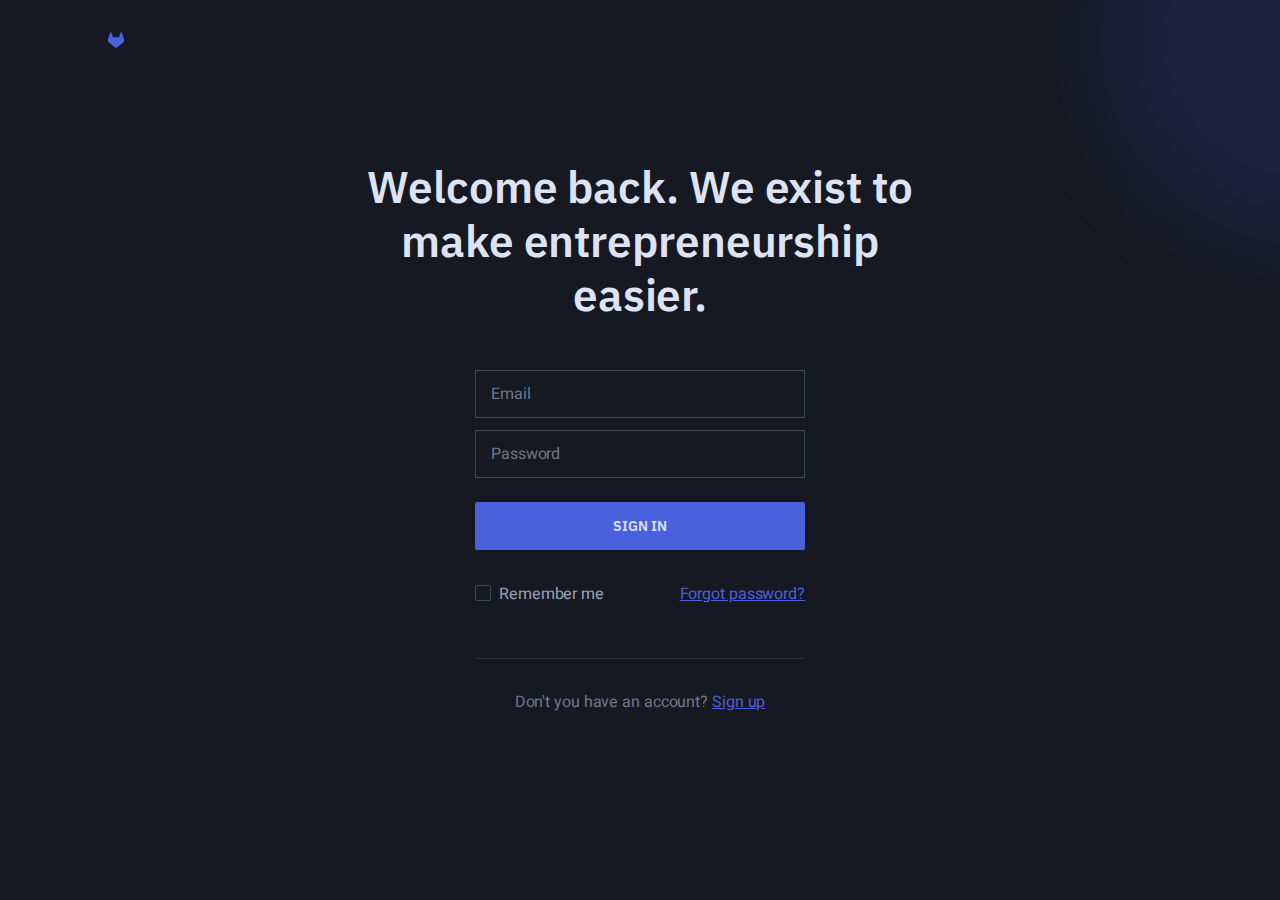
==== login.html @ c2dc57d9 "🚀" ====
<html lang="en" class="js">
  <head>
    <meta charset="utf-8">
    <meta http-equiv="X-UA-Compatible" content="IE=edge">
    <meta name="viewport" content="width=device-width,initial-scale=1">
    <title>Lynx Log-in</title>
    <link rel="stylesheet" href="css/style.css">
  </head>
  <body class="n">
    <div class="rn">
      <header class="nb">
        <div class="tcontainern">
          <div class="n_">
            <div class="nk">
              <h1 class="oe">
                <a href="index.html">
                  <img src="images/logo.svg" alt="Cube" width="32" height="32">
                </a>
              </h1>
            </div>
          </div>
        </div>
      </header>
      <main class="nw">
        <section class="iv nx tillustration-section-n">
          <div class="scontainero">
            <div class="signin-inner rd">
              <div class="rv sj">
                <h1 class="oe">Welcome back. We exist to make entrepreneurship easier.</h1>
              </div>
              <div class="tiles-wrap">
                <div class="ng">
                  <div class="ny">
                    <form>
                      <fieldset>
                        <div class="oy">
                          <label class="x st" for="email">Email</label>
                          <input id="email" class="j" type="email" placeholder="Email" required="">
                        </div>
                        <div class="oy">
                          <label class="x st" for="password">Password</label>
                          <input id="password" class="j" type="password" placeholder="Password" required="">
                        </div>
                        <div class="oz uo">
                          <button class="tbuttonn fbuttonl pbuttond">Sign in</button>
                        </div>
                        <div class="im uo">
                          <label class="z">
                            <input type="checkbox" id="remember">Remember me </label>
                          <a class="p c" href="#">Forgot password?</a>
                        </div>
                      </fieldset>
                    </form>
                    <div class="signin-bottom ij">
                      <div class="ah c sj sh">Don't you have an account? <a class="p" href="signup.html">Sign up</a>
                      </div>
                    </div>
                  </div>
                </div>
              </div>
            </div>
          </div>
        </section>
      </main>
    </div>
    <script src="js/main.min.js"></script>
    <script async="" src="https://www.googletagmanager.com/gtag/js?id=UA-125021779-1"></script>
  </body>
</html>
---- css/style.css ----
@import url("https://fonts.googleapis.com/css?family=IBM+Plex+Sans:500,600|Heebo:400,500,700&display=swap");

html {
	line-height: 1.15;
	-ms-text-size-adjust: 100%;
	-webkit-text-size-adjust: 100%
}

body {
	margin: 0
}

article,
aside,
footer,
header,
nav,
section {
	display: block
}

h1 {
	font-size: 2em;
	margin: 0.67em 0
}

figcaption,
figure,
main {
	display: block
}

figure {
	margin: 1em 40px
}

hr {
	box-sizing: content-box;
	height: 0;
	overflow: visible
}

pre {
	font-family: monospace, monospace;
	font-size: 1em
}

a {
	background-color: transparent;
	-webkit-text-decoration-skip: objects
}

abbr[title] {
	border-bottom: none;
	text-decoration: underline;
	-webkit-text-decoration: underline dotted;
	text-decoration: underline dotted
}

b,
strong {
	font-weight: inherit
}

b,
strong {
	font-weight: bolder
}

code,
kbd,
samp {
	font-family: monospace, monospace;
	font-size: 1em
}

dfn {
	font-style: italic
}

mark {
	background-color: #ff0;
	color: #000
}

small {
	font-size: 80%
}

sub,
sup {
	font-size: 75%;
	line-height: 0;
	position: relative;
	vertical-align: baseline
}

sub {
	bottom: -0.25em
}

sup {
	top: -0.5em
}

audio,
video {
	display: inline-block
}

audio:not([controls]) {
	display: none;
	height: 0
}

img {
	border-style: none
}

svg:not(:root) {
	overflow: hidden
}

button,
input,
optgroup,
select,
textarea {
	font-family: sans-serif;
	font-size: 100%;
	line-height: 1.15;
	margin: 0
}

button,
input {
	overflow: visible
}

button,
select {
	text-transform: none
}

button,
html [type="button"],
[type="reset"],
[type="submit"] {
	-webkit-appearance: button
}

button::-moz-focus-inner,
[type="button"]::-moz-focus-inner,
[type="reset"]::-moz-focus-inner,
[type="submit"]::-moz-focus-inner {
	border-style: none;
	padding: 0
}

button:-moz-focusring,
[type="button"]:-moz-focusring,
[type="reset"]:-moz-focusring,
[type="submit"]:-moz-focusring {
	outline: 1px dotted ButtonText
}

fieldset {
	padding: 0.35em 0.75em 0.625em
}

legend {
	box-sizing: border-box;
	color: inherit;
	display: table;
	max-width: 100%;
	padding: 0;
	white-space: normal
}

progress {
	display: inline-block;
	vertical-align: baseline
}

textarea {
	overflow: auto
}

[type="checkbox"],
[type="radio"] {
	box-sizing: border-box;
	padding: 0
}

[type="number"]::-webkit-inner-spin-button,
[type="number"]::-webkit-outer-spin-button {
	height: auto
}

[type="search"] {
	-webkit-appearance: textfield;
	outline-offset: -2px
}

[type="search"]::-webkit-search-cancel-button,
[type="search"]::-webkit-search-decoration {
	-webkit-appearance: none
}

::-webkit-file-upload-button {
	-webkit-appearance: button;
	font: inherit
}

details,
menu {
	display: block
}

summary {
	display: list-item
}

canvas {
	display: inline-block
}

template {
	display: none
}

[hidden] {
	display: none
}

@media (min-width: 641px) {
	.t [class*=reveal-] {
		opacity: 0;
		will-change: opacity, transform
	}

	.t .reveal-from-top {
		-webkit-transform: translateY(-10px);
		transform: translateY(-10px)
	}

	.t .reveal-from-bottom {
		-webkit-transform: translateY(10px);
		transform: translateY(10px)
	}

	.t .reveal-from-left {
		-webkit-transform: translateX(-10px);
		transform: translateX(-10px)
	}

	.t .reveal-from-right {
		-webkit-transform: translateX(10px);
		transform: translateX(10px)
	}

	.t .reveal-scale-up {
		-webkit-transform: scale(.95);
		transform: scale(.95)
	}

	.t .reveal-scale-down {
		-webkit-transform: scale(1.05);
		transform: scale(1.05)
	}

	.t .reveal-rotate-from-left {
		-webkit-transform: perspective(1000px) rotateY(-45deg);
		transform: perspective(1000px) rotateY(-45deg)
	}

	.t .reveal-rotate-from-right {
		-webkit-transform: perspective(1000px) rotateY(45deg);
		transform: perspective(1000px) rotateY(45deg)
	}

	.t.n [class*=reveal-] {
		-webkit-transition: opacity .8s cubic-bezier(0.39, 0.575, 0.565, 1), -webkit-transform .8s cubic-bezier(0.39, 0.575, 0.565, 1);
		transition: opacity .8s cubic-bezier(0.39, 0.575, 0.565, 1), -webkit-transform .8s cubic-bezier(0.39, 0.575, 0.565, 1);
		transition: opacity .8s cubic-bezier(0.39, 0.575, 0.565, 1), transform .8s cubic-bezier(0.39, 0.575, 0.565, 1);
		transition: opacity .8s cubic-bezier(0.39, 0.575, 0.565, 1), transform .8s cubic-bezier(0.39, 0.575, 0.565, 1), -webkit-transform .8s cubic-bezier(0.39, 0.575, 0.565, 1)
	}

	.t.n [class*=reveal-].is-revealed {
		opacity: 1;
		-webkit-transform: translate(0);
		transform: translate(0)
	}
}

html {
	box-sizing: border-box
}

*,
*:before,
*:after {
	box-sizing: inherit
}

body {
	background: #161822;
	-moz-osx-font-smoothing: grayscale;
	-webkit-font-smoothing: antialiased
}

hr {
	border: 0;
	display: block;
	height: 1px;
	background: #2B2F40;
	margin-top: 24px;
	margin-bottom: 24px
}

ul,
ol {
	margin-top: 0;
	padding-left: 24px
}

ul:not(:last-child),
ol:not(:last-child) {
	margin-bottom: 24px
}

ul {
	list-style: disc
}

ol {
	list-style: decimal
}

li:not(:last-child) {
	margin-bottom: 12px
}

li>ul,
li>ol {
	margin-top: 12px;
	margin-bottom: 0
}

dl {
	margin-top: 0;
	margin-bottom: 24px
}

dt {
	font-weight: 700
}

dd {
	margin-left: 24px;
	margin-bottom: 24px
}

img {
	border-radius: 2px
}

img,
svg,
video {
	display: block;
	height: auto;
	max-width: 100%
}

figure {
	margin: 48px 0
}

figcaption {
	padding: 8px 0
}

table {
	font-size: 16px;
	line-height: 24px;
	letter-spacing: -0.1px;
	border-collapse: collapse;
	margin-bottom: 24px;
	width: 100%
}

tr {
	border-bottom: 1px solid #2B2F40
}

th {
	font-weight: 700;
	text-align: left
}

th,
td {
	padding: 8px 16px
}

th:first-child,
td:first-child {
	padding-left: 0
}

th:last-child,
td:last-child {
	padding-right: 0
}

.r hr {
	display: block;
	height: 1px;
	background: #DDE2F4
}

.r tr {
	border-bottom: 1px solid #DDE2F4
}

html {
	font-size: 20px;
	line-height: 30px;
	letter-spacing: -0.1px
}

body {
	color: #99A1BA;
	font-size: 1rem
}

body,
button,
input,
select,
textarea {
	font-family: "Heebo", sans-serif;
	font-weight: 400
}

h1,
h2,
h3,
h4,
h5,
h6,
.i,
.s,
.o,
.u,
.a,
.f {
	font-family: "IBM Plex Sans", serif;
	font-weight: 600;
	clear: both;
	color: #DDE2F4;
	word-wrap: break-word;
	overflow-wrap: break-word
}

h1,
.i {
	font-size: 36px;
	line-height: 46px
}

h2,
.s {
	font-size: 32px;
	line-height: 42px
}

h3,
.o {
	font-size: 24px;
	line-height: 34px;
	letter-spacing: -0.1px
}

h4,
.u {
	font-size: 24px;
	line-height: 34px;
	letter-spacing: -0.1px
}

h5,
.a {
	font-size: 20px;
	line-height: 30px;
	letter-spacing: -0.1px
}

h6,
.f,
small,
.l {
	font-size: 18px;
	line-height: 28px;
	letter-spacing: -0.1px
}

.c {
	font-size: 16px;
	line-height: 24px;
	letter-spacing: -0.1px
}

.h {
	font-size: 14px;
	line-height: 22px
}

figcaption {
	font-size: 14px;
	line-height: 22px
}

a:not(.tbuttonn) {
	color: #4A61DD
}

a:not(.tbuttonn):hover,
a:not(.tbuttonn):active {
	outline: 0;
	text-decoration: none
}

a.rbuttoni {
	color: #99A1BA
}

h1,
.i {
	margin-top: 48px;
	margin-bottom: 32px
}

h2,
.s {
	margin-top: 48px;
	margin-bottom: 32px
}

h3,
.o {
	margin-top: 36px;
	margin-bottom: 24px
}

h4,
h5,
h6,
.u,
.a,
.f {
	margin-top: 24px;
	margin-bottom: 24px
}

p {
	margin-top: 0;
	margin-bottom: 24px
}

dfn,
cite,
em,
i {
	font-style: italic
}

blockquote {
	font-size: 20px;
	line-height: 30px;
	letter-spacing: -0.1px;
	margin-top: 24px;
	margin-bottom: 24px;
	margin-left: 24px
}

blockquote::before {
	content: "\201C"
}

blockquote::after {
	content: "\201D"
}

blockquote p {
	display: inline
}

address {
	border-width: 1px 0;
	border-style: solid;
	border-color: #2B2F40;
	padding: 24px 0;
	margin: 0 0 24px
}

pre,
pre h1,
pre h2,
pre h3,
pre h4,
pre h5,
pre h6,
pre .i,
pre .s,
pre .o,
pre .u,
pre .a,
pre .f {
	font-family: "Courier 10 Pitch", Courier, monospace
}

pre,
code,
kbd,
tt,
var {
	background: #101119
}

pre {
	font-size: 16px;
	line-height: 24px;
	letter-spacing: -0.1px;
	max-width: 100%;
	overflow: auto;
	padding: 24px 24px;
	margin-top: 24px;
	margin-bottom: 24px
}

code,
kbd,
tt,
var {
	font-family: Monaco, Consolas, "Andale Mono", "DejaVu Sans Mono", monospace;
	font-size: 16px;
	line-height: 24px;
	letter-spacing: -0.1px;
	padding: 2px 4px
}

abbr,
acronym {
	cursor: help
}

mark,
ins {
	text-decoration: none
}

b,
strong {
	font-weight: 700
}

.r {
	color: #70778E
}

.r a:not(.tbuttonn) {
	color: #70778E
}

.r a:not(.tbuttonn):hover,
.r a:not(.tbuttonn):active {
	outline: 0;
	text-decoration: none
}

.r a.rbuttoni:hover,
.r a.rbuttoni:active {
	color: #4A61DD
}

.r a.p:hover,
.r a.p:active {
	color: #4A61DD
}

.r h1,
.r h2,
.r h3,
.r h4,
.r h5,
.r h6,
.r .i,
.r .s,
.r .o,
.r .u,
.r .a,
.r .f {
	color: #161822
}

.r address {
	border-color: #DDE2F4
}

.r pre,
.r code,
.r kbd,
.r tt,
.r var {
	background: #101119
}

@media (max-width: 640px) {
	.d {
		font-size: 36px;
		line-height: 46px
	}

	.v {
		font-size: 32px;
		line-height: 42px
	}

	.m {
		font-size: 24px;
		line-height: 34px;
		letter-spacing: -0.1px
	}

	.g {
		font-size: 24px;
		line-height: 34px;
		letter-spacing: -0.1px
	}

	.y {
		font-size: 20px;
		line-height: 30px;
		letter-spacing: -0.1px
	}

	.b {
		font-size: 18px;
		line-height: 28px;
		letter-spacing: -0.1px
	}
}

@media (min-width: 641px) {

	h1,
	.i {
		font-size: 44px;
		line-height: 54px
	}

	h2,
	.s {
		font-size: 36px;
		line-height: 46px
	}

	h3,
	.o {
		font-size: 32px;
		line-height: 42px
	}
}

.tcontainern,
.rcontaineri,
.scontainero {
	width: 100%;
	margin: 0 auto;
	padding-left: 16px;
	padding-right: 16px
}

@media (min-width: 481px) {

	.tcontainern,
	.rcontaineri,
	.scontainero {
		padding-left: 24px;
		padding-right: 24px
	}
}

.tcontainern {
	max-width: 1128px
}

.rcontaineri {
	max-width: 944px
}

.scontainero {
	max-width: 668px
}

[class*=container] [class*=container] {
	padding-left: 0;
	padding-right: 0
}

[class*=container] .rcontaineri {
	max-width: 896px
}

[class*=container] .scontainero {
	max-width: 620px
}

.tbuttonn {
	display: -webkit-inline-box;
	display: inline-flex;
	font-size: 14px;
	line-height: 22px;
	font-weight: 600;
	padding: 12px 31px;
	height: 48px;
	text-decoration: none !important;
	text-transform: uppercase;
	color: #4A61DD;
	background-color: #DDE2F4;
	border-width: 1px;
	border-style: solid;
	border-color: rgba(0, 0, 0, 0);
	border-radius: 2px;
	cursor: pointer;
	-webkit-box-pack: center;
	justify-content: center;
	text-align: center;
	letter-spacing: inherit;
	white-space: nowrap;
	-webkit-transition: background .15s ease;
	transition: background .15s ease
}

.tbuttonn:active {
	outline: 0
}

.tbuttonn:hover {
	background-color: #fcfcfe
}

.tbuttonn.w {
	position: relative;
	color: transparent !important;
	pointer-events: none
}

.tbuttonn.w::after {
	content: '';
	display: block;
	position: absolute;
	width: 22px;
	height: 22px;
	margin-left: -11px;
	margin-top: -11px;
	top: 50%;
	left: 50%;
	border: 2px solid #4A61DD;
	border-radius: 50%;
	border-right-color: transparent !important;
	border-top-color: transparent !important;
	z-index: 1;
	-webkit-animation: button-loading .6s infinite linear;
	animation: button-loading .6s infinite linear
}

.tbuttonn[disabled] {
	cursor: not-allowed;
	color: #161822;
	background-color: #3F455A !important
}

.tbuttonn[disabled].w::after {
	border-color: #161822
}

.sbuttono {
	padding: 6px 23px;
	height: 36px
}

.ubuttona {
	color: #DDE2F4;
	background-color: #161822
}

.ubuttona:hover {
	background-color: #1c1f2b
}

.ubuttona.w::after {
	border-color: #DDE2F4
}

.fbuttonl {
	color: #DDE2F4;
	background-color: #4A61DD
}

.fbuttonl:hover {
	background-color: #576cdf
}

.fbuttonl.w::after {
	border-color: #DDE2F4
}

.cbuttonh {
	color: #DDE2F4;
	background-color: #2EA7E2
}

.cbuttonh:hover {
	background-color: #3bade4
}

.cbuttonh.w::after {
	border-color: #DDE2F4
}

.pbuttond {
	display: -webkit-box;
	display: flex;
	width: 100%
}

.vbuttonm {
	display: -webkit-box;
	display: flex;
	flex-wrap: wrap;
	-webkit-box-align: center;
	align-items: center;
	margin-right: -8px;
	margin-left: -8px;
	margin-top: -8px
}

.vbuttonm:last-of-type {
	margin-bottom: -8px
}

.vbuttonm:not(:last-of-type) {
	margin-bottom: 8px
}

.vbuttonm>[class*=button] {
	margin: 8px
}

@media (max-width: 640px) {
	.gbuttony {
		width: 100%;
		max-width: 280px
	}
}

@-webkit-keyframes button-loading {
	0% {
		-webkit-transform: rotate(0);
		transform: rotate(0)
	}

	100% {
		-webkit-transform: rotate(360deg);
		transform: rotate(360deg)
	}
}

@keyframes button-loading {
	0% {
		-webkit-transform: rotate(0);
		transform: rotate(0)
	}

	100% {
		-webkit-transform: rotate(360deg);
		transform: rotate(360deg)
	}
}

fieldset {
	padding: 0;
	margin: 0;
	border: 0
}

.x,
.k,
._ {
	color: #99A1BA;
	font-weight: 500
}

.x {
	font-size: 14px;
	line-height: 22px
}

.j,
.q,
.z input,
.te input {
	-moz-appearance: none;
	-webkit-appearance: none;
	background-color: rgba(0, 0, 0, 0);
	border-width: 1px;
	border-style: solid;
	border-color: #3F455A
}

.j:hover,
.q:hover,
.z input:hover,
.te input:hover {
	border-color: #70778E
}

.j:active,
.j:focus,
.q:active,
.q:focus,
.z input:active,
.z input:focus,
.te input:active,
.te input:focus {
	outline: none;
	border-color: #4A61DD
}

.j[disabled],
.q[disabled],
.z input[disabled],
.te input[disabled] {
	cursor: not-allowed;
	background-color: #3F455A;
	border-color: #99A1BA
}

.j.tt,
.q.tt,
.z input.tt,
.te input.tt {
	border-color: #EE5860
}

.j.tn,
.q.tn,
.z input.tn,
.te input.tn {
	border-color: #E8A658
}

.j.tr,
.q.tr,
.z input.tr,
.te input.tr {
	border-color: #17C297
}

.j,
.q {
	display: block;
	font-size: 16px;
	line-height: 24px;
	letter-spacing: -0.1px;
	padding: 11px 15px;
	height: 48px;
	border-radius: 0;
	color: #DDE2F4;
	box-shadow: none;
	max-width: 100%;
	width: 100%
}

.j::-webkit-input-placeholder {
	color: #70778E
}

.j::-moz-placeholder {
	color: #70778E
}

.j:-ms-input-placeholder {
	color: #70778E
}

.j::-ms-input-placeholder {
	color: #70778E
}

.j::placeholder {
	color: #70778E
}

.j::-ms-input-placeholder {
	color: #70778E
}

textarea.j {
	height: auto;
	resize: vertical
}

.q {
	padding-right: 46px;
	background-image: url("data:image/svg+xml;charset=US-ASCII,%3Csvg%20viewBox%3D%220%200%2016%2016%22%20xmlns%3D%22http%3A%2F%2Fwww.w3.org%2F2000%2Fsvg%22%3E%3Cpath%20d%3D%22M8%2011.4L2.6%206%204%204.6l4%204%204-4L13.4%206%208%2011.4z%22%20fill%3D%22%23DDE2F4%22%20fill-rule%3D%22evenodd%22%2F%3E%3C%2Fsvg%3E");
	background-position: right 15px center;
	background-repeat: no-repeat;
	background-size: 16px 16px
}

.ti {
	padding-right: 38px;
	background-position: right 11px center
}

.ti,
.ts {
	padding: 5px 11px;
	height: 36px
}

.to,
.tu {
	position: relative
}

.to svg,
.tu svg {
	pointer-events: none;
	position: absolute;
	top: 50%;
	-webkit-transform: translateY(-50%);
	transform: translateY(-50%)
}

.to .j {
	padding-left: 46px
}

.to .j+svg {
	left: 15px
}

.to .ts {
	padding-left: 38px
}

.to .ts+svg {
	left: 11px
}

.tu .j {
	padding-right: 46px
}

.tu .j+svg {
	right: 15px
}

.tu .ts {
	padding-right: 38px
}

.tu .ts+svg {
	right: 11px
}

.z,
.te,
.k {
	cursor: pointer
}

.z,
.te,
.k,
._ {
	font-size: 16px;
	line-height: 24px;
	letter-spacing: -0.1px
}

.z,
.te {
	color: #99A1BA
}

.z,
.te {
	position: relative;
	padding-left: 24px
}

.z input,
.te input {
	position: absolute;
	left: 0;
	top: 3px;
	width: 16px;
	height: 16px;
	cursor: pointer
}

.z input:checked,
.te input:checked {
	background-color: #4A61DD !important;
	border-color: #4A61DD !important;
	background-position: 50%
}

.z input {
	border-radius: 2px
}

.z input:checked {
	background-image: url([data-uri])
}

.te input {
	border-radius: 50%
}

.te input:checked {
	background-image: url([data-uri])
}

.k {
	display: -webkit-inline-box;
	display: inline-flex;
	-webkit-box-align: center;
	align-items: center;
	-webkit-user-select: none;
	-moz-user-select: none;
	-ms-user-select: none;
	user-select: none
}

.k input {
	clip: rect(0, 0, 0, 0);
	height: 1px;
	margin: -1px;
	overflow: hidden;
	position: absolute;
	width: 1px
}

.k .ta {
	display: block;
	position: relative;
	min-width: 60px;
	width: 60px;
	height: 32px;
	border-radius: 16px;
	background: #3F455A
}

.k .ta::before {
	content: '';
	display: block;
	position: absolute;
	top: 2px;
	left: 2px;
	width: 28px;
	height: 28px;
	border-radius: 14px;
	background: #DDE2F4;
	-webkit-transition: all .15s ease-out;
	transition: all .15s ease-out
}

.k input:checked+.ta {
	background: #4A61DD
}

.k input:checked+.ta::before {
	left: 30px
}

.k>span:not(.ta) {
	-webkit-box-ordinal-group: 0;
	order: -1;
	margin-right: 12px
}

.k>span:not(.ta):last-child {
	-webkit-box-ordinal-group: initial;
	order: initial;
	margin-left: 12px;
	margin-right: 0
}

._>span {
	display: block
}

._ input[type=range] {
	-moz-appearance: none;
	-webkit-appearance: none;
	background: #99A1BA;
	border-radius: 3px;
	height: 6px;
	width: 100%;
	margin-top: 15px;
	margin-bottom: 15px;
	outline: none
}

._ input[type=range]::-webkit-slider-thumb {
	appearance: none;
	-webkit-appearance: none;
	background-color: #4A61DD;
	background-image: url("data:image/svg+xml;charset=US-ASCII,%3Csvg%20width%3D%2212%22%20height%3D%228%22%20xmlns%3D%22http%3A%2F%2Fwww.w3.org%2F2000%2Fsvg%22%3E%3Cpath%20d%3D%22M8%20.5v7L12%204zM0%204l4%203.5v-7z%22%20fill%3D%22%23DDE2F4%22%20fill-rule%3D%22nonzero%22%2F%3E%3C%2Fsvg%3E");
	background-position: center;
	background-repeat: no-repeat;
	border: 0;
	border-radius: 50%;
	cursor: pointer;
	height: 36px;
	width: 36px
}

._ input[type=range]::-moz-range-thumb {
	background-color: #4A61DD;
	background-image: url("data:image/svg+xml;charset=US-ASCII,%3Csvg%20width%3D%2212%22%20height%3D%228%22%20xmlns%3D%22http%3A%2F%2Fwww.w3.org%2F2000%2Fsvg%22%3E%3Cpath%20d%3D%22M8%20.5v7L12%204zM0%204l4%203.5v-7z%22%20fill%3D%22%23DDE2F4%22%20fill-rule%3D%22nonzero%22%2F%3E%3C%2Fsvg%3E");
	background-position: center;
	background-repeat: no-repeat;
	border: 0;
	border: none;
	border-radius: 50%;
	cursor: pointer;
	height: 36px;
	width: 36px
}

._ input[type=range]::-ms-thumb {
	background-color: #4A61DD;
	background-image: url("data:image/svg+xml;charset=US-ASCII,%3Csvg%20width%3D%2212%22%20height%3D%228%22%20xmlns%3D%22http%3A%2F%2Fwww.w3.org%2F2000%2Fsvg%22%3E%3Cpath%20d%3D%22M8%20.5v7L12%204zM0%204l4%203.5v-7z%22%20fill%3D%22%23DDE2F4%22%20fill-rule%3D%22nonzero%22%2F%3E%3C%2Fsvg%3E");
	background-position: center;
	background-repeat: no-repeat;
	border: 0;
	border-radius: 50%;
	cursor: pointer;
	height: 36px;
	width: 36px
}

._ input[type=range]::-moz-focus-outer {
	border: 0
}

.r .x,
.r .k,
.r ._ {
	color: #3F455A
}

.r .j,
.r .q,
.r .z input,
.r .te input {
	border-color: #DDE2F4
}

.r .j[disabled],
.r .q[disabled],
.r .z input[disabled],
.r .te input[disabled] {
	background-color: #DDE2F4
}

.r .j,
.r .q {
	color: #3F455A
}

.r .q {
	background-image: url("data:image/svg+xml;charset=US-ASCII,%3Csvg%20viewBox%3D%220%200%2016%2016%22%20xmlns%3D%22http%3A%2F%2Fwww.w3.org%2F2000%2Fsvg%22%3E%3Cpath%20d%3D%22M8%2011.4L2.6%206%204%204.6l4%204%204-4L13.4%206%208%2011.4z%22%20fill%3D%22%233F455A%22%20fill-rule%3D%22evenodd%22%2F%3E%3C%2Fsvg%3E")
}

.r .z,
.r .te {
	color: #3F455A
}
.r ._ input[type=range]::-webkit-slider-thumb {
	background-image: url("data:image/svg+xml;charset=US-ASCII,%3Csvg%20width%3D%2212%22%20height%3D%228%22%20xmlns%3D%22http%3A%2F%2Fwww.w3.org%2F2000%2Fsvg%22%3E%3Cpath%20d%3D%22M8%20.5v7L12%204zM0%204l4%203.5v-7z%22%20fill%3D%22%23DDE2F4%22%20fill-rule%3D%22nonzero%22%2F%3E%3C%2Fsvg%3E")
}

.r ._ input[type=range]::-moz-range-thumb {
	background-image: url("data:image/svg+xml;charset=US-ASCII,%3Csvg%20width%3D%2212%22%20height%3D%228%22%20xmlns%3D%22http%3A%2F%2Fwww.w3.org%2F2000%2Fsvg%22%3E%3Cpath%20d%3D%22M8%20.5v7L12%204zM0%204l4%203.5v-7z%22%20fill%3D%22%23DDE2F4%22%20fill-rule%3D%22nonzero%22%2F%3E%3C%2Fsvg%3E")
}

.r ._ input[type=range]::-ms-thumb {
	background-image: url("data:image/svg+xml;charset=US-ASCII,%3Csvg%20width%3D%2212%22%20height%3D%228%22%20xmlns%3D%22http%3A%2F%2Fwww.w3.org%2F2000%2Fsvg%22%3E%3Cpath%20d%3D%22M8%20.5v7L12%204zM0%204l4%203.5v-7z%22%20fill%3D%22%23DDE2F4%22%20fill-rule%3D%22nonzero%22%2F%3E%3C%2Fsvg%3E")
}

.tf {
	display: -webkit-box;
	display: flex
}
popular{
	background: #274d51;
    color: #5dd2b5;
    padding: 5px;
    border-radius: 5px;
    margin-left: 5px;
}
.tf .j {
	-webkit-box-flex: 1;
	flex-grow: 1;
	flex-shrink: 1;
	margin-right: 12px
}

.tf .tbuttonn {
	padding-left: 24px;
	padding-right: 24px;
	flex-shrink: 0
}

.tl {
	font-size: 14px;
	line-height: 22px;
	margin-top: 8px
}

@media (max-width: 640px) {
	.tc .j {
		margin-bottom: 12px
	}

	.tc .tbuttonn {
		width: 100%
	}
}

@media (min-width: 641px) {
	.tc {
		display: -webkit-box;
		display: flex
	}

	.tc .j {
		-webkit-box-flex: 1;
		flex-grow: 1;
		flex-shrink: 1;
		margin-right: 12px
	}

	.tc .tbuttonn {
		padding-left: 24px;
		padding-right: 24px;
		flex-shrink: 0
	}
}

.th {
	background: transparent;
	border: 0;
	outline: 0;
	padding: 0;
	cursor: pointer
}

.tp,
.td {
	display: block;
	pointer-events: none
}

.tp {
	position: relative;
	width: 24px;
	height: 24px
}

.td,
.td::before,
.td::after {
	width: 24px;
	height: 2px;
	position: absolute;
	background: #99A1BA
}

.r .td,
.r .td::before,
.r .td::after {
	background: #2B2F40
}

.td {
	top: 50%;
	margin-top: -1px;
	-webkit-transition-duration: 0.22s;
	transition-duration: 0.22s;
	-webkit-transition-timing-function: cubic-bezier(0.55, 0.055, 0.675, 0.19);
	transition-timing-function: cubic-bezier(0.55, 0.055, 0.675, 0.19)
}

.td::before,
.td::after {
	content: '';
	display: block
}

.td::before {
	top: -7px;
	-webkit-transition: top 0.1s 0.25s ease-in, opacity 0.1s ease-in;
	transition: top 0.1s 0.25s ease-in, opacity 0.1s ease-in
}

.td::after {
	bottom: -7px;
	-webkit-transition: bottom 0.1s 0.25s ease-in, width 0.1s 0.25s ease-in, -webkit-transform 0.22s cubic-bezier(0.55, 0.055, 0.675, 0.19);
	transition: bottom 0.1s 0.25s ease-in, width 0.1s 0.25s ease-in, -webkit-transform 0.22s cubic-bezier(0.55, 0.055, 0.675, 0.19);
	transition: bottom 0.1s 0.25s ease-in, transform 0.22s cubic-bezier(0.55, 0.055, 0.675, 0.19), width 0.1s 0.25s ease-in;
	transition: bottom 0.1s 0.25s ease-in, transform 0.22s cubic-bezier(0.55, 0.055, 0.675, 0.19), width 0.1s 0.25s ease-in, -webkit-transform 0.22s cubic-bezier(0.55, 0.055, 0.675, 0.19)
}

.tv .td {
	-webkit-transform: rotate(225deg);
	transform: rotate(225deg);
	-webkit-transition-delay: 0.12s;
	transition-delay: 0.12s;
	-webkit-transition-timing-function: cubic-bezier(0.215, 0.61, 0.355, 1);
	transition-timing-function: cubic-bezier(0.215, 0.61, 0.355, 1)
}

.tv .td::before {
	top: 0;
	opacity: 0;
	-webkit-transition: top 0.1s ease-out, opacity 0.1s 0.12s ease-out;
	transition: top 0.1s ease-out, opacity 0.1s 0.12s ease-out
}

.tv .td::after {
	width: 24px;
	bottom: 0;
	-webkit-transform: rotate(-90deg);
	transform: rotate(-90deg);
	-webkit-transition: bottom 0.1s ease-out, width 0.1s ease-out, -webkit-transform 0.22s 0.12s cubic-bezier(0.215, 0.61, 0.355, 1);
	transition: bottom 0.1s ease-out, width 0.1s ease-out, -webkit-transform 0.22s 0.12s cubic-bezier(0.215, 0.61, 0.355, 1);
	transition: bottom 0.1s ease-out, transform 0.22s 0.12s cubic-bezier(0.215, 0.61, 0.355, 1), width 0.1s ease-out;
	transition: bottom 0.1s ease-out, transform 0.22s 0.12s cubic-bezier(0.215, 0.61, 0.355, 1), width 0.1s ease-out, -webkit-transform 0.22s 0.12s cubic-bezier(0.215, 0.61, 0.355, 1)
}

.tm li {
	position: relative
}

.tm li::before {
	content: '';
	position: absolute;
	top: 0;
	left: 0;
	width: 100%;
	display: block;
	height: 1px;
	background: #2B2F40
}

.tm li:last-of-type {
	position: relative
}

.tm li:last-of-type::after {
	content: '';
	position: absolute;
	bottom: 0;
	left: 0;
	width: 100%;
	display: block;
	height: 1px;
	background: #2B2F40
}

.r .tm li {
	position: relative
}

.r .tm li::before {
	content: '';
	position: absolute;
	top: 0;
	left: 0;
	width: 100%;
	display: block;
	height: 1px;
	background: #DDE2F4
}

.r .tm li:last-of-type {
	position: relative
}

.r .tm li:last-of-type::after {
	content: '';
	position: absolute;
	bottom: 0;
	left: 0;
	width: 100%;
	display: block;
	height: 1px;
	background: #DDE2F4
}

.tg {
	display: -webkit-box;
	display: flex;
	-webkit-box-pack: justify;
	justify-content: space-between;
	-webkit-box-align: center;
	align-items: center;
	padding-top: 24px;
	padding-bottom: 24px;
	cursor: pointer
}

.tg span {
	width: calc(100% - (16px * 2))
}

.ty {
	max-height: 0;
	opacity: 0;
	overflow: hidden;
	-webkit-transition: max-height .15s ease-in-out, opacity .15s;
	transition: max-height .15s ease-in-out, opacity .15s
}

.tb .ty {
	opacity: 1
}

.ty p:last-child {
	margin-bottom: 24px
}

.tw {
	position: relative;
	width: 16px;
	height: 16px
}

.tw::before,
.tw::after {
	content: '';
	position: absolute;
	background: #4A61DD;
	-webkit-transition: -webkit-transform .25s ease-out;
	transition: -webkit-transform .25s ease-out;
	transition: transform .25s ease-out;
	transition: transform .25s ease-out, -webkit-transform .25s ease-out
}

.r .tw::before,
.r .tw::after {
	background: #4A61DD
}

.tw::before {
	top: 0;
	left: 50%;
	width: 2px;
	height: 100%;
	margin-left: -1px
}

.tw::after {
	top: 50%;
	left: 0;
	width: 100%;
	height: 2px;
	margin-top: -1px
}

.tb .tw {
	cursor: pointer
}

.tb .tw::before {
	-webkit-transform: rotate(90deg);
	transform: rotate(90deg)
}

.tb .tw::after {
	-webkit-transform: rotate(180deg);
	transform: rotate(180deg)
}

.tx,
.tx::before {
	bottom: 0;
	left: 0;
	right: 0;
	top: 0
}

.tx {
	display: none;
	-webkit-box-align: center;
	align-items: center;
	-webkit-box-orient: vertical;
	-webkit-box-direction: normal;
	flex-direction: column;
	-webkit-box-pack: center;
	justify-content: center;
	overflow: hidden;
	position: fixed;
	z-index: 40
}

.tx.tk .t_ {
	padding: 0;
	max-width: 1024px
}

.tx::before,
.tx .t_ {
	display: none
}

.tx::before {
	content: '';
	position: absolute;
	background-color: rgba(22, 24, 34, 0.88)
}

.tx.tb {
	display: -webkit-box;
	display: flex
}

.tx.tb::before,
.tx.tb .t_ {
	display: block
}

.tx.tb .t_ {
	-webkit-animation: slideUpInModal .15s ease-in-out both;
	animation: slideUpInModal .15s ease-in-out both
}

.tx.tb::before {
	-webkit-animation: slideUpInModalBg .15s ease-in-out both;
	animation: slideUpInModalBg .15s ease-in-out both
}

.t_ {
	max-height: calc(100vh - 16px * 2);
	overflow: auto;
	position: relative;
	width: calc(100% - (16px * 2));
	max-width: 520px;
	margin-left: 16px;
	margin-right: 16px;
	background: #2B2F40
}

.tj {
	padding: 48px 16px
}

.tq {
	background: transparent;
	border: 0;
	outline: 0;
	padding: 0;
	cursor: pointer;
	position: absolute;
	right: 16px;
	top: 16px;
	width: 16px;
	height: 16px
}

.tq::before,
.tq::after {
	content: '';
	display: block;
	position: absolute;
	top: 50%;
	left: 50%;
	margin-top: -1px;
	margin-left: -8px;
	width: 16px;
	height: 2px;
	background: #70778E
}

.tq::before {
	-webkit-transform: rotate(225deg);
	transform: rotate(225deg)
}

.tq::after {
	-webkit-transform: rotate(-45deg);
	transform: rotate(-45deg)
}

.tq:hover::before,
.tq:hover::after {
	background: #99A1BA
}

@media (min-width: 641px) {
	.t_ {
		margin: 0 auto;
		max-height: calc(100vh - 48px * 2)
	}

	.tj {
		padding-top: 64px;
		padding-bottom: 64px;
		padding-left: 32px;
		padding-right: 32px
	}
}

@-webkit-keyframes slideUpInModal {
	0% {
		opacity: 0;
		-webkit-transform: translateY(-24px);
		transform: translateY(-24px)
	}

	to {
		opacity: 1;
		-webkit-transform: translateY(0);
		transform: translateY(0)
	}
}

@keyframes slideUpInModal {
	0% {
		opacity: 0;
		-webkit-transform: translateY(-24px);
		transform: translateY(-24px)
	}

	to {
		opacity: 1;
		-webkit-transform: translateY(0);
		transform: translateY(0)
	}
}

@-webkit-keyframes slideUpInModalBg {
	0% {
		opacity: 0
	}

	to {
		opacity: 1
	}
}

@keyframes slideUpInModalBg {
	0% {
		opacity: 0
	}

	to {
		opacity: 1
	}
}

.tz.w:not(.tb) {
	display: block;
	position: absolute;
	visibility: hidden;
	opacity: 0
}

.tz:not(.tb) {
	display: none !important
}

.ne {
	display: -webkit-inline-box;
	display: inline-flex
}

.nt {
	display: block;
	position: relative;
	width: 20px;
	height: 20px;
	padding: 0;
	cursor: pointer;
	line-height: 0;
	border: none;
	background: transparent
}

.nt::before {
	content: '';
	position: absolute;
	left: 6px;
	top: 6px;
	background: #3F455A;
	width: 8px;
	height: 8px;
	border-radius: 50%;
	-webkit-transition: background .25s ease;
	transition: background .25s ease
}

.nt:focus {
	outline: none
}

.nt.tb::before {
	background: #70778E
}

.nt:hover::before {
	background: #99A1BA
}

.r .nt::before {
	background: #70778E
}

.r .nt.tb::before {
	background: #3F455A
}

.r .nt:hover::before {
	background: #4A61DD
}

.nn {
	position: relative;
	display: -webkit-box;
	display: flex;
	-webkit-box-pack: start;
	justify-content: flex-start;
	-webkit-box-flex: 1;
	flex-grow: 1;
	flex-shrink: 0;
	margin-bottom: 0 !important;
	white-space: nowrap;
	overflow-x: auto;
	-webkit-user-select: none;
	-moz-user-select: none;
	-ms-user-select: none;
	user-select: none
}

.nn::after {
	content: '';
	display: block;
	position: absolute;
	bottom: 0;
	width: 100%;
	height: 1px;
	background-color: #70778E;
	z-index: -1
}

.nr {
	display: -webkit-box;
	display: flex;
	-webkit-box-align: center;
	align-items: center;
	-webkit-box-pack: center;
	justify-content: center;
	font-size: 16px;
	line-height: 24px;
	letter-spacing: -0.1px;
	font-weight: 500;
	padding: 8px 24px;
	color: #3F455A;
	border-bottom-width: 1px;
	border-bottom-style: solid;
	border-bottom-color: #70778E;
	cursor: pointer
}

.nr.tb {
	color: #4A61DD;
	border-bottom-color: #4A61DD
}

.ni {
	padding-top: 24px;
	padding-bottom: 24px
}

.ni:not(.tb) {
	display: none !important
}

.r .nn::after {
	background-color: #3F455A
}

.r .nr {
	color: #3F455A;
	border-bottom-color: #3F455A
}

.r .nr.tb {
	color: #DDE2F4;
	border-bottom-color: #DDE2F4
}

.ns {
	margin-top: -24px
}

.ns:last-of-type {
	margin-bottom: -24px
}

.ns:not(:last-of-type) {
	margin-bottom: 24px
}

.no {
	position: relative;
	padding-top: 24px;
	padding-bottom: 24px
}

.no:not(:last-of-type)::before {
	content: '';
	display: block;
	position: absolute;
	top: 43px;
	left: 3px;
	width: 2px;
	height: calc(100% - 8px - 8px);
	background: #3F455A
}

.r .no:not(:last-of-type)::before {
	background: #2B2F40
}

.nu {
	margin-left: 32px
}

.na {
	position: relative;
	font-size: 14px;
	line-height: 22px;
	font-weight: 500
}

.na::before {
	content: '';
	display: block;
	position: absolute;
	top: 7px;
	left: -32px;
	width: 8px;
	height: 8px;
	border-radius: 50%;
	background: #4A61DD
}

.r .na::before {
	background: #70778E
}

@media (min-width: 641px) {
	.ns {
		margin-top: -32px
	}

	.ns:last-of-type {
		margin-bottom: -32px
	}

	.ns:not(:last-of-type) {
		margin-bottom: 32px
	}

	.no {
		padding-top: 32px;
		padding-bottom: 32px;
		width: 50%
	}

	.no:not(:last-of-type)::before {
		top: 51px;
		left: -1px
	}

	.no:nth-child(odd) {
		left: 50%
	}

	.no:nth-child(odd) .na::before {
		left: -36px
	}

	.no:nth-child(even) {
		text-align: right
	}

	.no:nth-child(even):not(:last-of-type)::before {
		left: auto;
		right: -1px
	}

	.no:nth-child(even) .nu {
		margin-left: 0;
		margin-right: 32px
	}

	.no:nth-child(even) .na {
		position: relative
	}

	.no:nth-child(even) .na::before {
		left: auto;
		right: -36px
	}
}

.nf {
	margin-top: -24px
}

.nf:last-of-type {
	margin-bottom: -24px
}

.nf:not(:last-of-type) {
	margin-bottom: 24px
}

.nf .split-item {
	padding-top: 24px;
	padding-bottom: 24px;
	display: -webkit-box;
	display: flex;
	-webkit-box-orient: vertical;
	-webkit-box-direction: normal;
	flex-direction: column
}

.nf .split-item .nl {
	position: relative;
	width: 100%
}

.nf .split-item .nl img,
.nf .split-item .nl svg,
.nf .split-item .nl video {
	width: auto;
	height: auto;
	max-width: 100%;
	overflow: visible
}

.nf .split-item .nl.nc img,
.nf .split-item .nl.nc svg,
.nf .split-item .nl.nc video {
	width: 100%
}

@media (max-width: 640px) {
	.nf .split-item .nh {
		margin-bottom: 32px
	}

	.nf.np .split-item .nh {
		-webkit-box-ordinal-group: 2;
		order: 1;
		margin-bottom: 0 !important
	}

	.nf.np .split-item .nl {
		margin-bottom: 32px
	}
}

@media (min-width: 641px) {
	.nf {
		margin-top: -40px
	}

	.nf:last-of-type {
		margin-bottom: -40px
	}

	.nf:not(:last-of-type) {
		margin-bottom: 40px
	}

	.nf .split-item {
		padding-top: 40px;
		padding-bottom: 40px;
		-webkit-box-orient: horizontal;
		-webkit-box-direction: normal;
		flex-direction: row;
		flex-wrap: nowrap;
		-webkit-box-align: center;
		align-items: center;
		-webkit-box-pack: start;
		justify-content: flex-start
	}

	.nf .split-item .nh {
		flex-shrink: 0;
		width: 396px;
		margin-bottom: 0;
		margin-right: 64px
	}

	.nf .split-item .nl {
		min-width: 436px
	}

	.nf:not(.nd) .split-item:nth-child(even),
	.nf.nd .split-item:nth-child(odd) {
		-webkit-box-pack: end;
		justify-content: flex-end
	}

	.nf:not(.nd) .split-item:nth-child(even) .nh,
	.nf.nd .split-item:nth-child(odd) .nh {
		-webkit-box-ordinal-group: 2;
		order: 1;
		margin-left: 64px;
		margin-right: 0
	}

	.nf:not(.nd) .split-item:nth-child(odd) .nl img,
	.nf:not(.nd) .split-item:nth-child(odd) .nl svg,
	.nf:not(.nd) .split-item:nth-child(odd) .nl video,
	.nf.nd .split-item:nth-child(even) .nl img,
	.nf.nd .split-item:nth-child(even) .nl svg,
	.nf.nd .split-item:nth-child(even) .nl video {
		margin-left: auto
	}

	.nf.nv .split-item {
		-webkit-box-align: start;
		align-items: flex-start
	}
}

@media (min-width: 821px) {
	.tcontainern .nf .split-item .nh {
		width: 488px
	}

	.tcontainern .nf .split-item .nl {
		min-width: 528px
	}
}

.tiles-wrap {
	display: -webkit-box;
	display: flex;
	flex-wrap: wrap;
	-webkit-box-pack: center;
	justify-content: center;
	margin-right: -12px;
	margin-left: -12px;
	margin-top: -12px
}

.tiles-wrap:last-of-type {
	margin-bottom: -12px
}

.tiles-wrap:not(:last-of-type) {
	margin-bottom: 12px
}

.tiles-wrap.nm::after {
	content: '';
	flex-basis: 330px;
	max-width: 330px;
	box-sizing: content-box;
	padding-left: 12px;
	padding-right: 12px;
	height: 0
}

.ng {
	flex-basis: 330px;
	max-width: 330px;
	box-sizing: content-box;
	padding: 12px
}

.ng * {
	box-sizing: border-box
}

.ny {
	display: -webkit-box;
	display: flex;
	flex-wrap: wrap;
	-webkit-box-orient: vertical;
	-webkit-box-direction: normal;
	flex-direction: column;
	height: 100%;
	padding: 32px 24px
}

.nb {
	position: absolute !important;
	top: 0;
	width: 100%;
	z-index: 10 !important
}

.nb+.nw .nx:first-of-type {
	padding-top: 80px
}

.nb .nk {
	margin-right: 32px
}

.n_ {
	display: -webkit-box;
	display: flex;
	-webkit-box-pack: justify;
	justify-content: space-between;
	-webkit-box-align: center;
	align-items: center;
	height: 80px
}

.nj {
	-webkit-box-flex: 1;
	flex-grow: 1
}

.nj .nq {
	display: -webkit-box;
	display: flex;
	-webkit-box-flex: 1;
	flex-grow: 1
}

.nj ul {
	display: -webkit-box;
	display: flex;
	-webkit-box-align: center;
	align-items: center;
	-webkit-box-flex: 1;
	flex-grow: 1;
	white-space: nowrap;
	margin-bottom: 0
}

.nj ul:first-of-type {
	flex-wrap: wrap
}

.nj li+.bbuttonw {
	margin-left: 32px
}

.nj a:not(.tbuttonn) {
	display: block;
	color: #99A1BA;
	text-decoration: none;
	font-weight: 600;
	text-transform: uppercase;
	padding: 0 32px
}

.nj a:not(.tbuttonn):hover,
.nj a:not(.tbuttonn):active {
	color: #4A61DD
}

.r .nj a:not(.tbuttonn) {
	color: #3F455A;
	text-decoration: none
}

.r .nj a:not(.tbuttonn):hover,
.r .nj a:not(.tbuttonn):active {
	color: #4A61DD
}

.nj a.tbuttonn {
	margin-left: 32px
}

.nz:first-of-type {
	-webkit-box-flex: 1;
	flex-grow: 1;
	-webkit-box-pack: end;
	justify-content: flex-end
}

.re {
	-webkit-box-pack: end;
	justify-content: flex-end
}

.re+.re {
	-webkit-box-flex: 0;
	flex-grow: 0
}

.th {
	display: none
}

@media (max-width: 640px) {
	.th {
		display: block
	}

	.th+.nj {
		-webkit-box-orient: vertical;
		-webkit-box-direction: normal;
		flex-direction: column;
		position: absolute;
		left: 0;
		right: 0;
		top: 100%;
		z-index: 9999;
		background: #101119;
		max-height: 0;
		opacity: 0;
		overflow: hidden;
		-webkit-transition: max-height .25s ease-in-out, opacity .15s;
		transition: max-height .25s ease-in-out, opacity .15s
	}

	.th+.nj.tb {
		opacity: 1
	}

	.th+.nj .nq {
		-webkit-box-orient: vertical;
		-webkit-box-direction: normal;
		flex-direction: column;
		padding: 24px
	}

	.th+.nj ul {
		display: block;
		text-align: center
	}

	.th+.nj ul a:not(.tbuttonn) {
		display: -webkit-inline-box;
		display: inline-flex;
		color: #DDE2F4;
		padding-top: 12px;
		padding-bottom: 12px
	}

	.th+.nj a.tbuttonn {
		margin-left: 0;
		margin-top: 12px;
		margin-bottom: 12px
	}
}

.rt {
	background: #1a1c28
}

.rt .rn {
	max-width: 1440px;
	margin: 0 auto;
	box-shadow: 0 20px 48px rgba(22, 24, 34, 0.8)
}

.rt .rn::before {
	content: '';
	position: absolute;
	top: 0;
	left: 0;
	width: 100%;
	height: 100%;
	background: #161822;
	z-index: -10
}

.rn {
	position: relative;
	overflow: hidden;
	display: -webkit-box;
	display: flex;
	-webkit-box-orient: vertical;
	-webkit-box-direction: normal;
	flex-direction: column;
	min-height: 100vh
}

.nw {
	-webkit-box-flex: 1;
	flex: 1 0 auto
}

.rr {
	position: relative
}

.rr::before {
	content: '';
	position: absolute;
	bottom: 0;
	left: 0;
	width: 100%;
	height: 100%;
	background: #161822;
	z-index: -3
}

.ri {
	padding: 48px 0
}

.rs {
	padding-bottom: 12px
}

.ro {
	padding-top: 12px
}

.ru {
	display: -webkit-box;
	display: flex;
	flex-wrap: wrap;
	margin-right: -24px;
	margin-left: -24px;
	margin-top: -12px
}

.ru:last-of-type {
	margin-bottom: 28px
}

.ru:not(:last-of-type) {
	margin-bottom: 12px
}

.ra {
	-webkit-box-flex: 1;
	flex-grow: 1;
	flex-basis: 160px;
	box-sizing: content-box;
	padding: 12px 24px
}

.ra * {
	box-sizing: border-box
}

.ra ul li:not(:last-child) {
	margin-bottom: 4px
}

.ra a {
	color: #99A1BA;
	text-decoration: none
}

.ra a:hover,
.ra a:active {
	color: #4A61DD
}

.r .ra a {
	text-decoration: none
}

.rf {
	font-size: 14px;
	line-height: 22px;
	font-weight: 700;
	color: #DDE2F4;
	text-transform: uppercase;
	margin-bottom: 8px
}

.r .rf {
	color: #161822
}

.rl a,
.rc a {
	display: -webkit-box;
	display: flex
}

.rl ul,
.rc ul {
	display: -webkit-box;
	display: flex;
	flex-wrap: wrap;
	-webkit-box-pack: center;
	justify-content: center;
	-webkit-box-align: center;
	align-items: center;
	white-space: nowrap;
	margin-bottom: 0
}

.rl ul {
	margin-right: -16px;
	margin-left: -16px
}

.rl li {
	padding: 0 8px
}

.rl a {
	padding: 8px
}

.rl a svg {
	fill: #4A61DD;
	-webkit-transition: fill .15s ease;
	transition: fill .15s ease
}

.rl a:hover svg {
	fill: #7587E4
}

.rc {
	margin-right: -12px;
	margin-left: -12px
}

.rc a {
	color: #99A1BA;
	text-decoration: none;
	padding: 0 12px
}

.rc a:hover,
.rc a:active {
	color: #4A61DD
}

.r .rc a {
	text-decoration: none
}

@media (max-width: 640px) {

	.rs>*:not(:last-child),
	.ro>*:not(:last-child) {
		margin-bottom: 24px
	}
}

@media (min-width: 641px) {
	.ri {
		padding: 64px 0
	}

	.rs.rh,
	.ro.rh {
		display: -webkit-box;
		display: flex;
		-webkit-box-pack: justify;
		justify-content: space-between;
		-webkit-box-align: center;
		align-items: center
	}

	.rs.rp>*:first-child,
	.ro.rp>*:first-child {
		-webkit-box-ordinal-group: 2;
		order: 1
	}
}

.rd {
	position: relative;
	padding-top: 48px;
	padding-bottom: 48px
}

.rv {
	padding-bottom: 48px
}

@media (min-width: 641px) {
	.rd {
		padding-top: 80px;
		padding-bottom: 80px
	}

	.rv {
		padding-bottom: 80px
	}
}

.rm>.rg+.ry,
.rm>.ry+.rg {
	margin-top: 48px
}

.rm>.ry>a {
	display: -webkit-inline-box;
	display: inline-flex;
	-webkit-box-align: center;
	align-items: center;
	vertical-align: top
}

@media (max-width: 640px) {
	.rb .nf .split-item .nh {
		margin-bottom: 48px
	}

	.rb .nf.np .split-item .nl {
		margin-bottom: 48px
	}
}

@media (min-width: 641px) {

	.rm>.rg+.ry,
	.rm>.ry+.rg {
		margin-top: 64px
	}
}

@media (min-width: 641px) {
	.rw .rv {
		padding-bottom: 92px
	}
}

.rx .tiles-wrap {
	margin-right: -16px;
	margin-left: -16px;
	margin-top: -16px
}

.rx .tiles-wrap:last-of-type {
	margin-bottom: -16px
}

.rx .tiles-wrap:not(:last-of-type) {
	margin-bottom: 16px
}

.rx .tiles-wrap.nm::after {
	flex-basis: 317px;
	max-width: 317px;
	padding-left: 16px;
	padding-right: 16px
}

.rx .ng {
	flex-basis: 317px;
	max-width: 317px;
	padding: 16px
}

.rx .ny {
	padding-top: 0;
	padding-bottom: 0;
	padding-left: 0;
	padding-right: 0
}

@media (min-width: 641px) {
	.rx .tiles-wrap {
		margin-right: -32px;
		margin-left: -32px;
		margin-top: -32px
	}

	.rx .tiles-wrap:last-of-type {
		margin-bottom: -32px
	}

	.rx .tiles-wrap:not(:last-of-type) {
		margin-bottom: 32px
	}

	.rx .tiles-wrap.nm::after {
		padding-left: 32px;
		padding-right: 32px
	}

	.rx .ng {
		padding: 32px
	}
}

.rk .nn {
	margin-top: -10px;
	margin-bottom: -10px !important;
	-webkit-box-pack: center;
	justify-content: center;
	flex-wrap: wrap;
	overflow-x: initial;
	padding-bottom: 48px
}

.rk .nn::after {
	content: normal
}

.rk .nr {
	-webkit-box-orient: vertical;
	-webkit-box-direction: normal;
	flex-direction: column;
	opacity: 0.48;
	border: initial;
	padding-top: 10px;
	padding-bottom: 10px;
	padding-left: 16px;
	padding-right: 16px;
	-webkit-transition: opacity .15s ease;
	transition: opacity .15s ease
}

.rk .nr:hover {
	opacity: .72
}

.rk .nr.tb {
	opacity: 1
}

.rk .ni {
	padding-left: 0;
	padding-right: 0;
	padding-top: 0;
	padding-bottom: 0;
	opacity: 0;
	visibility: hidden;
	will-change: transform
}

.rk .ni.tb {
	opacity: 1;
	visibility: visible;
	-webkit-animation: tabsPanelIn .5s ease .15s both;
	animation: tabsPanelIn .5s ease .15s both
}

@-webkit-keyframes tabsPanelIn {
	0% {
		opacity: 0;
		-webkit-transform: translateY(12px);
		transform: translateY(12px)
	}

	to {
		opacity: 1;
		-webkit-transform: translateY(0);
		transform: translateY(0)
	}
}

@keyframes tabsPanelIn {
	0% {
		opacity: 0;
		-webkit-transform: translateY(12px);
		transform: translateY(12px)
	}

	to {
		opacity: 1;
		-webkit-transform: translateY(0);
		transform: translateY(0)
	}
}

.r_ .tiles-wrap.nm::after {
	flex-basis: 344px;
	max-width: 344px
}

.r_ .ng {
	flex-basis: 344px;
	max-width: 344px
}

.r_ .ny {
	padding-top: 24px;
	padding-bottom: 24px;
	padding-left: 24px;
	padding-right: 24px
}

.rj {
	-webkit-box-flex: 1;
	flex-grow: 1;
	width: 100%
}

ul.rq li {
	display: -webkit-box;
	display: flex;
	-webkit-box-align: center;
	align-items: center;
	margin-bottom: 12px
}

.rz,
.ie {
	margin-bottom: 48px
}

.ie {
	max-width: 320px;
	margin-left: auto;
	margin-right: auto;
	position: relative
}

.ie input {
	width: 100%
}

.ie .it {
	position: absolute;
	font-size: 14px;
	line-height: 22px;
	font-weight: 500;
	color: #70778E;
	margin-top: 8px;
	--thumb-size: 36px
}

.r .it {
	color: #70778E
}

@media (min-width: 641px) {

	.rz,
	.ie {
		margin-top: -32px;
		margin-bottom: 64px
	}
}

.in .tiles-wrap.nm::after {
	flex-basis: 344px;
	max-width: 344px
}

.in .ng {
	flex-basis: 344px;
	max-width: 344px
}

.in .ny {
	padding-top: 24px;
	padding-bottom: 24px;
	padding-left: 32px;
	padding-right: 32px
}

.ir {
	-webkit-box-flex: 1;
	flex-grow: 1
}

.ii {
	display: -webkit-inline-box;
	display: inline-flex;
	flex-wrap: wrap;
	-webkit-box-align: center;
	align-items: center
}

.is .tiles-wrap {
	margin-right: -16px;
	margin-left: -16px;
	margin-top: -16px
}

.is .tiles-wrap:last-of-type {
	margin-bottom: -16px
}

.is .tiles-wrap:not(:last-of-type) {
	margin-bottom: 16px
}

.is .tiles-wrap.nm::after {
	flex-basis: 296px;
	max-width: 296px;
	padding-left: 16px;
	padding-right: 16px
}

.is .ng {
	flex-basis: 296px;
	max-width: 296px;
	padding: 16px
}

.is .ny {
	padding-top: 0;
	padding-bottom: 0;
	padding-left: 0;
	padding-right: 0
}

@media (min-width: 641px) {
	.is .rv {
		padding-bottom: 80px
	}

	.is .tiles-wrap {
		margin-right: -32px;
		margin-left: -32px;
		margin-top: -32px
	}

	.is .tiles-wrap:last-of-type {
		margin-bottom: -32px
	}

	.is .tiles-wrap:not(:last-of-type) {
		margin-bottom: 32px
	}

	.is .tiles-wrap.nm::after {
		padding-left: 32px;
		padding-right: 32px
	}

	.is .ng {
		padding: 32px
	}
}

.io .rd {
	padding-top: 48px;
	padding-bottom: 48px
}

.iu {
	margin-bottom: 40px
}

@media (min-width: 641px) {
	.io .rd {
		padding-top: 64px;
		padding-bottom: 64px
	}

	.ia {
		display: -webkit-box;
		display: flex;
		-webkit-box-pack: justify;
		justify-content: space-between;
		-webkit-box-align: center;
		align-items: center
	}

	.ia .iu {
		margin-bottom: 0;
		margin-right: 48px
	}
}

.if .rd {
	padding-top: 26px;
	padding-bottom: 26px
}

.il ul {
	display: -webkit-box;
	display: flex;
	flex-wrap: wrap;
	-webkit-box-orient: vertical;
	-webkit-box-direction: normal;
	flex-direction: column;
	-webkit-box-pack: center;
	justify-content: center;
	-webkit-box-align: center;
	align-items: center;
	margin: 0
}

.il li {
	padding: 12px 28px
}

@media (min-width: 641px) {
	.if .il ul {
		-webkit-box-orient: horizontal;
		-webkit-box-direction: normal;
		flex-direction: row
	}
}

.ic .tiles-wrap.nm::after {
	flex-basis: 344px;
	max-width: 344px
}

.ic .ng {
	flex-basis: 344px;
	max-width: 344px
}

.ic .ny {
	padding: 0;
	flex-wrap: nowrap
}

.ic .ih {
	display: -webkit-box;
	display: flex;
	flex-wrap: wrap;
	-webkit-box-orient: vertical;
	-webkit-box-direction: normal;
	flex-direction: column;
	height: 100%;
	padding: 32px 24px;
	padding-top: 24px;
	padding-bottom: 24px
}

.ip {
	-webkit-box-flex: 1;
	flex-grow: 1
}

.id a::after {
	content: url("data:image/svg+xml;charset=US-ASCII,%3Csvg%20width%3D%2216%22%20height%3D%2212%22%20xmlns%3D%22http%3A%2F%2Fwww.w3.org%2F2000%2Fsvg%22%3E%3Cpath%20d%3D%22M9%207H1c-.6%200-1-.4-1-1s.4-1%201-1h8V0l7%206-7%206V7z%22%20fill%3D%22%237587E4%22%20fill-rule%3D%22nonzero%22%2F%3E%3C%2Fsvg%3E");
	margin-left: 8px;
	vertical-align: middle
}

.iv .rv {
	padding-bottom: 32px
}

.iv .ny {
	padding-top: 0;
	padding-bottom: 0;
	padding-left: 0;
	padding-right: 0
}

@media (min-width: 641px) {
	.iv .rv {
		padding-bottom: 48px
	}
}

.im {
	display: -webkit-box;
	display: flex;
	flex-wrap: wrap;
	-webkit-box-pack: justify;
	justify-content: space-between
}

[class*=illustration-] {
	position: relative
}

[class*=illustration-]::after {
	pointer-events: none
}

[class*=illustration-element-]::after {
	z-index: -1
}

[class*=illustration-section-]::after {
	z-index: -2
}

.tillustration-section-n::after {
	content: '';
	position: absolute;
	width: 100%;
	max-width: 100%;
	height: 362px;
	background-image: url(../images/illustration-section-01.svg);
	background-repeat: no-repeat;
	background-size: auto;
	left: 50%;
	top: 0;
	background-position: center top;
	-webkit-transform: translate(-50%);
	transform: translate(-50%)
}

.tillustration-element-n::after {
	content: '';
	position: absolute;
	width: 150%;
	max-width: 150%;
	height: 150%;
	background-image: url(../images/illustration-element-01.svg);
	background-repeat: no-repeat;
	background-size: contain;
	left: 50%;
	background-position: center;
	top: 50%;
	-webkit-transform: translate(-50%, -50%);
	transform: translate(-50%, -50%)
}

.tbuttonn {
	font-family: "IBM Plex Sans", serif;
	box-shadow: 0 8px 16px rgba(22, 24, 34, 0.12)
}

.tbuttonn:not(.ubuttona):not(.fbuttonl):not(.cbuttonh) {
	background: linear-gradient(65deg, #DDE2F4 0, rgba(221, 226, 244, 0.8) 100%);
	background-origin: border-box
}

.tbuttonn:not(.ubuttona):not(.fbuttonl):not(.cbuttonh):hover {
	background-color: #fcfcfe
}

@media (min-width: 641px) {
	.t .no:nth-child(even) .ig.greveal-y {
		-webkit-transform: translateX(-10px);
		transform: translateX(-10px)
	}

	.t .no:nth-child(odd) .ig.greveal-y {
		-webkit-transform: translateX(10px);
		transform: translateX(10px)
	}

	.t.n .no .ig.is-revealed {
		-webkit-transform: translate(0);
		transform: translate(0)
	}
}

.nj a:not(.tbuttonn) {
	font-family: "IBM Plex Sans", serif
}

.iy {
	display: -webkit-inline-box;
	display: inline-flex;
	border-radius: 50%;
	background-color: #2B2F40
}

.r_ .ny {
	background: #2B2F40
}

.ib {
	position: relative
}

.ib::after {
	content: '';
	position: absolute;
	bottom: 0;
	left: 0;
	width: 100%;
	display: block;
	height: 1px;
	background: #2B2F40
}

.ib::after {
	background: #3F455A;
	max-width: 88px
}

.iw {
	color: #99A1BA
}

ul.rq {
	position: relative
}

ul.rq::after {
	content: '';
	position: absolute;
	bottom: 0;
	left: 0;
	width: 100%;
	display: block;
	height: 1px;
	background: #2B2F40
}

ul.rq::after {
	background: #3F455A
}

ul.rq li {
	margin-bottom: 0;
	padding: 14px 0;
	position: relative
}

ul.rq li::before {
	content: '';
	position: absolute;
	top: 0;
	left: 0;
	width: 100%;
	display: block;
	height: 1px;
	background: #2B2F40
}

ul.rq li::before {
	background: #3F455A
}

ul.rq li::after {
	content: '';
	display: block;
	width: 24px;
	height: 24px;
	margin-right: 12px;
	background-image: url("data:image/svg+xml;charset=US-ASCII,%3Csvg%20width%3D%2224%22%20height%3D%2224%22%20xmlns%3D%22http%3A%2F%2Fwww.w3.org%2F2000%2Fsvg%22%3E%3Cpath%20d%3D%22M5%2011h14v2H5z%22%20fill%3D%22%2370778E%22%20fill-rule%3D%22nonzero%22%2F%3E%3C%2Fsvg%3E");
	background-repeat: no-repeat;
	-webkit-box-ordinal-group: 0;
	order: -1
}

ul.rq li.ix::after {
	background-image: url("data:image/svg+xml;charset=US-ASCII,%3Csvg%20width%3D%2224%22%20height%3D%2224%22%20xmlns%3D%22http%3A%2F%2Fwww.w3.org%2F2000%2Fsvg%22%3E%3Ccircle%20fill-opacity%3D%22.56%22%20fill%3D%22%2317C297%22%20opacity%3D%22.36%22%20cx%3D%2212%22%20cy%3D%2212%22%20r%3D%2212%22%2F%3E%3Cpath%20fill%3D%22%235DD2B5%22%20d%3D%22M10.5%2012.267l-2.5-1.6-1%201.066L10.5%2016%2017%209.067%2016%208z%22%2F%3E%3C%2Fsvg%3E")
}

.in .ng {
	position: relative;
	padding-top: 50px
}

.in .ny {
	padding-top: 52px;
	background: #2B2F40
}

.in .ik {
	position: absolute;
	top: 22px
}

.in .ik img {
	position: relative;
	width: 56px;
	height: 56px;
	border-radius: 50%;
	box-shadow: 0 16px 24px rgba(22, 24, 34, 0.24)
}

.in .ik::before {
	content: '';
	position: absolute;
	top: -10px;
	left: -16px;
	width: 31px;
	height: 26px;
	background-image: url("data:image/svg+xml;charset=US-ASCII,%3Csvg%20width%3D%2231%22%20height%3D%2226%22%20xmlns%3D%22http%3A%2F%2Fwww.w3.org%2F2000%2Fsvg%22%3E%3Cg%20fill%3D%22%234A61DD%22%20fill-rule%3D%22nonzero%22%3E%3Cpath%20d%3D%22M6.32%2026c-1.75%200-3.241-.61-4.473-1.829C.616%2022.951%200%2021.485%200%2019.771a9.1%209.1%200%200%201%20.34-2.421c.227-.824.665-1.928%201.313-3.312L8.167%200H14l-3.889%2014.829c1.685%201.318%202.528%202.966%202.528%204.943%200%201.713-.632%203.18-1.896%204.4C9.48%2025.39%208.005%2026%206.32%2026zM23.32%2026c-1.75%200-3.241-.61-4.473-1.829-1.231-1.22-1.847-2.686-1.847-4.4a9.1%209.1%200%200%201%20.34-2.421c.227-.824.665-1.928%201.313-3.312L25.167%200H31l-3.889%2014.829c1.685%201.318%202.528%202.966%202.528%204.943%200%201.713-.632%203.18-1.896%204.4C26.48%2025.39%2025.005%2026%2023.32%2026z%22%2F%3E%3C%2Fg%3E%3C%2Fsvg%3E");
	background-repeat: no-repeat
}

.i_ {
	font-family: "IBM Plex Sans", serif;
	font-weight: 600
}

.i_.ij::before {
	background: #3F455A
}

.iq {
	color: #4A61DD
}

.iq a {
	color: #4A61DD
}

.iz {
	padding-left: 16px;
	padding-right: 16px;
	background-color: #4A61DD;
	background: -webkit-gradient(linear, left bottom, right top, color-stop(0, #4A61DD), to(#2742CC));
	background: linear-gradient(to right top, #4A61DD 0, #2742CC 100%)
}

@media (min-width: 641px) {
	.iz {
		padding-left: 48px;
		padding-right: 48px
	}
}

.ic .ny {
	background: #2B2F40
}

.se a {
	color: #DDE2F4 !important;
	text-decoration: none
}

.id {
	font-weight: 600
}

.id a {
	color: #DDE2F4;
	text-decoration: none
}

.id a:hover {
	color: #4A61DD
}

.st {
	position: absolute;
	width: 1px;
	height: 1px;
	padding: 0;
	overflow: hidden;
	clip: rect(0, 0, 0, 0);
	white-space: nowrap;
	border: 0
}

.sn {
	list-style: none;
	padding: 0
}

.sn li {
	margin: 0
}

.sr {
	text-align: left
}

.si {
	text-align: center
}

.ss {
	text-align: right
}

.so {
	font-weight: 400
}

.su {
	font-weight: 500
}

.sa {
	font-weight: 600
}

.sf {
	font-weight: 700
}

.sl {
	color: #DDE2F4
}

.sc {
	color: #99A1BA
}

.sh {
	color: #70778E
}

.sp {
	color: #4A61DD
}

.sd {
	color: #2EA7E2
}

.sv {
	color: #EE5860
}

.sm {
	color: #E8A658
}

.sg {
	color: #17C297
}

.r .sl {
	color: #161822
}

.r .sc {
	color: #2B2F40
}

.r .sh {
	color: #70778E
}

.sy {
	text-transform: uppercase
}

.sb {
	width: 100%
}

.sw {
	position: relative;
	left: 50%;
	-webkit-transform: translateX(-50%);
	transform: translateX(-50%);
	width: calc(100% + 96px);
	max-width: 100vw
}

.sx {
	position: relative;
	background-color: #fff;
	z-index: 0
}

.sk {
	box-shadow: 0 24px 64px rgba(22, 24, 34, 0.64)
}

img.sk {
	border-radius: 2px
}

.ij {
	position: relative
}

.ij::before {
	content: '';
	position: absolute;
	top: 0;
	left: 0;
	width: 100%;
	display: block;
	height: 1px;
	background: #2B2F40
}

.s_ {
	position: relative
}

.s_::after {
	content: '';
	position: absolute;
	bottom: 0;
	left: 0;
	width: 100%;
	display: block;
	height: 1px;
	background: #2B2F40
}

.r .ij {
	position: relative
}

.r .ij::before {
	content: '';
	position: absolute;
	top: 0;
	left: 0;
	width: 100%;
	display: block;
	height: 1px;
	background: #DDE2F4
}

.r .s_ {
	position: relative
}

.r .s_::after {
	content: '';
	position: absolute;
	bottom: 0;
	left: 0;
	width: 100%;
	display: block;
	height: 1px;
	background: #DDE2F4
}

.sj {
	text-align: center
}

.sj img,
.sj svg,
.sj video {
	margin-left: auto;
	margin-right: auto
}

.sj .vbuttonm {
	-webkit-box-pack: center;
	justify-content: center
}

.sq {
	position: relative;
	padding-bottom: 56.25%;
	height: 0
}

.sq.sz {
	padding-bottom: 75%
}

.sq iframe {
	position: absolute;
	top: 0;
	left: 0;
	width: 100%;
	height: 100%
}

.oe {
	margin: 0
}

.ot {
	margin-top: 0
}

.on {
	margin-right: 0
}

.or {
	margin-bottom: 0
}

.oi {
	margin-left: 0
}

.os {
	margin: 4px
}

.oo {
	margin-top: 4px
}

.ou {
	margin-right: 4px
}

.oa {
	margin-bottom: 4px
}

.of {
	margin-left: 4px
}

.ol {
	margin: 8px
}

.oc {
	margin-top: 8px
}

.oh {
	margin-right: 8px
}

.op {
	margin-bottom: 8px
}

.od {
	margin-left: 8px
}

.ov {
	margin: 12px
}

.om {
	margin-top: 12px
}

.og {
	margin-right: 12px
}

.oy {
	margin-bottom: 12px
}

.ob {
	margin-left: 12px
}

.ow {
	margin: 16px
}

.ox {
	margin-top: 16px
}

.ok {
	margin-right: 16px
}

.o_ {
	margin-bottom: 16px
}

.oj {
	margin-left: 16px
}

.oq {
	margin: 24px
}

.oz {
	margin-top: 24px
}

.ue {
	margin-right: 24px
}

.ut {
	margin-bottom: 24px
}

.un {
	margin-left: 24px
}

.ur {
	margin: 32px
}

.ui {
	margin-top: 32px
}

.us {
	margin-right: 32px
}

.uo {
	margin-bottom: 32px
}

.uu {
	margin-left: 32px
}

.ua {
	padding: 0
}

.uf {
	padding-top: 0
}

.ul {
	padding-right: 0
}

.uc {
	padding-bottom: 0
}

.uh {
	padding-left: 0
}

.up {
	padding: 4px
}

.ud {
	padding-top: 4px
}

.uv {
	padding-right: 4px
}

.um {
	padding-bottom: 4px
}

.ug {
	padding-left: 4px
}

.uy {
	padding: 8px
}

.ub {
	padding-top: 8px
}

.uw {
	padding-right: 8px
}

.ux {
	padding-bottom: 8px
}

.uk {
	padding-left: 8px
}

.u_ {
	padding: 12px
}

.uj {
	padding-top: 12px
}

.uq {
	padding-right: 12px
}

.uz {
	padding-bottom: 12px
}

.ae {
	padding-left: 12px
}

.at {
	padding: 16px
}

.an {
	padding-top: 16px
}

.ar {
	padding-right: 16px
}

.ai {
	padding-bottom: 16px
}

.as {
	padding-left: 16px
}

.ao {
	padding: 24px
}

.au {
	padding-top: 24px
}

.aa {
	padding-right: 24px
}

.af {
	padding-bottom: 24px
}

.al {
	padding-left: 24px
}

.ac {
	padding: 32px
}

.ah {
	padding-top: 32px
}

.ap {
	padding-right: 32px
}

.ad {
	padding-bottom: 32px
}

.av {
	padding-left: 32px
}

.am {
	padding-top: 4px
}

.ag {
	padding-top: 8px
}

.ay {
	padding-top: 12px
}

.ab {
	padding-top: 16px
}

.aw {
	padding-top: 24px
}

.ax {
	padding-top: 32px
}

.ak {
	padding-top: 48px
}

.a_ {
	padding-top: 64px
}

@media (max-width: 640px) {
	.aj {
		text-align: left
	}

	.aq {
		text-align: center
	}

	.az {
		text-align: right
	}

	.fe {
		text-align: center
	}

	.fe img,
	.fe svg,
	.fe video {
		margin-left: auto;
		margin-right: auto
	}

	.fe .vbuttonm {
		-webkit-box-pack: center;
		justify-content: center
	}

	.ft {
		padding-top: 4px
	}

	.fn {
		padding-top: 8px
	}

	.fr {
		padding-top: 12px
	}

	.fi {
		padding-top: 16px
	}

	.fs {
		padding-top: 24px
	}

	.fo {
		padding-top: 32px
	}

	.fu {
		padding-top: 48px
	}

	.fa {
		padding-top: 64px
	}
}

@media (min-width: 641px) {
	.ff {
		text-align: left
	}

	.fl {
		text-align: center
	}

	.fc {
		text-align: right
	}

	.fh {
		text-align: center
	}

	.fh img,
	.fh svg,
	.fh video {
		margin-left: auto;
		margin-right: auto
	}

	.fh .vbuttonm {
		-webkit-box-pack: center;
		justify-content: center
	}
}
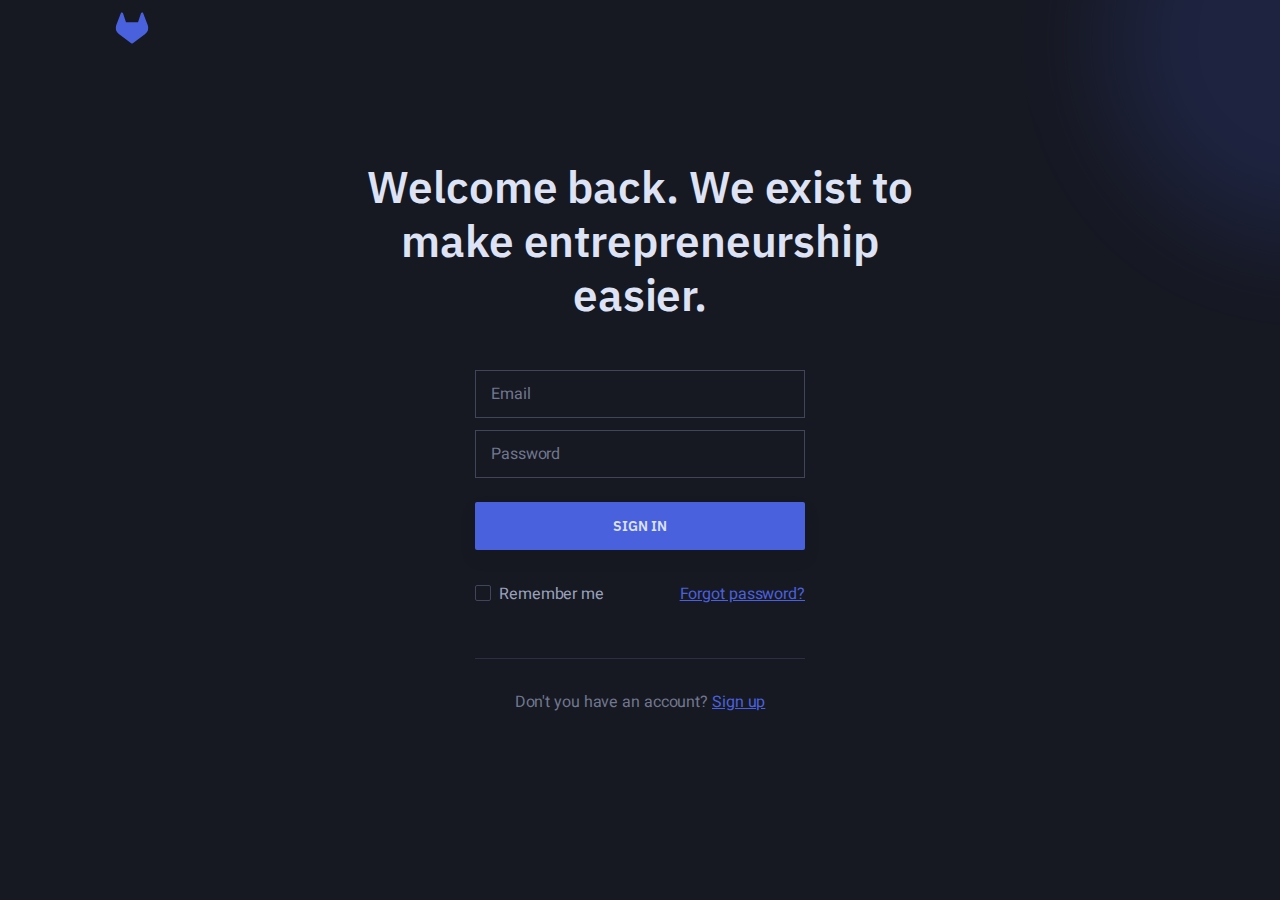
==== commit e107f56d: "🤖" ====
--- a/login.html
+++ b/login.html
@@ -5,6 +5,7 @@
     <meta name="viewport" content="width=device-width,initial-scale=1">
     <title>Lynx Log-in</title>
     <link rel="stylesheet" href="css/style.css">
+    <link rel="shortcut icon" href="images/logo.svg" type="image/x-icon">
   </head>
   <body class="n">
     <div class="rn">
@@ -14,7 +15,7 @@
             <div class="nk">
               <h1 class="oe">
                 <a href="index.html">
-                  <img src="images/logo.svg" alt="Cube" width="32" height="32">
+                  <img src="images/logo.svg" alt="Lynx" width="64" height="64"><p>
                 </a>
               </h1>
             </div>
--- a/css/style.css
+++ b/css/style.css
@@ -3,6 +3,7 @@
 html {
 	line-height: 1.15;
 	-ms-text-size-adjust: 100%;
+	scroll-behavior: smooth;
 	-webkit-text-size-adjust: 100%
 }
 
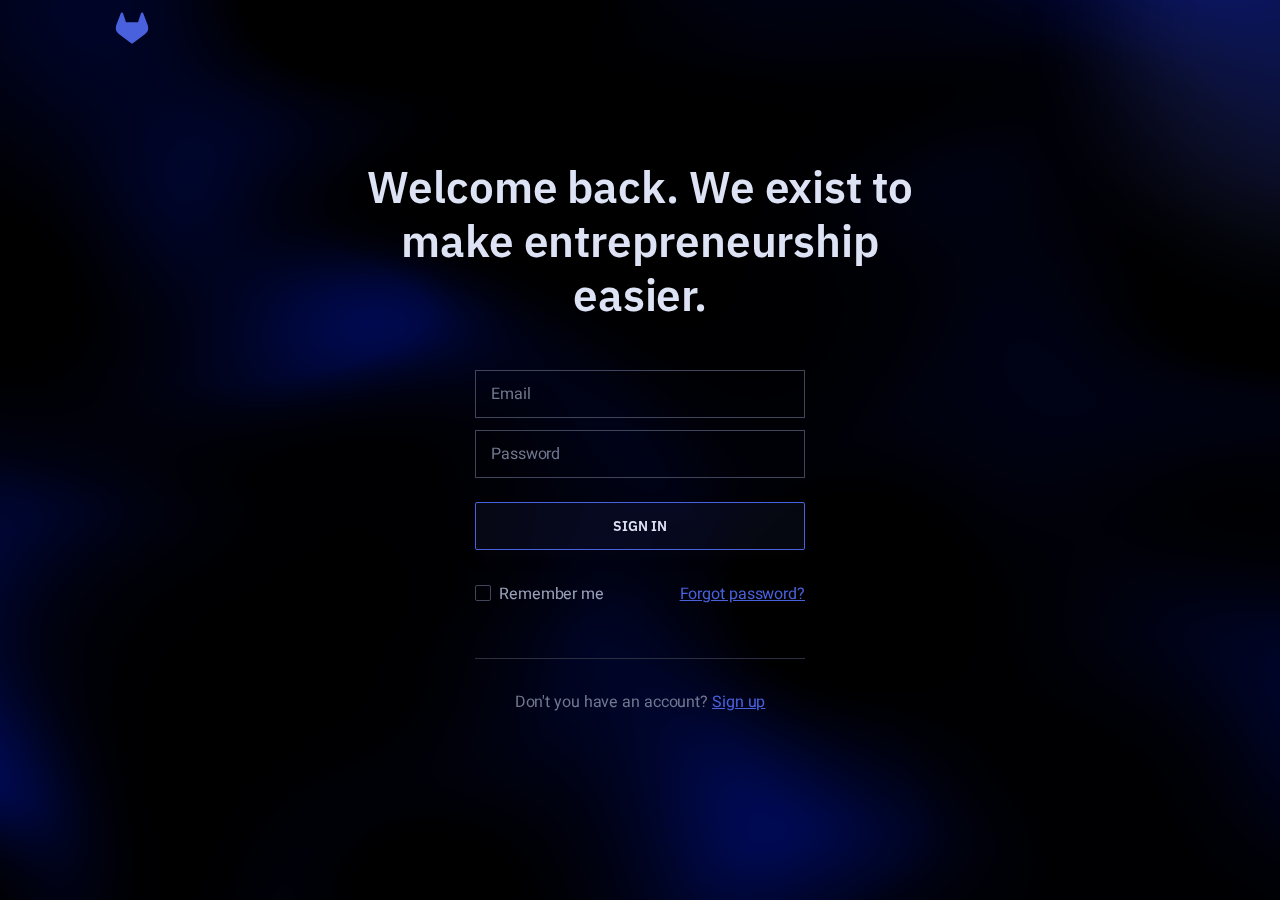
==== commit 140a02a5: "new bg" ====
--- a/login.html
+++ b/login.html
@@ -7,7 +7,7 @@
     <link rel="stylesheet" href="css/style.css">
     <link rel="shortcut icon" href="images/logo.svg" type="image/x-icon">
   </head>
-  <body class="n">
+  <body class="t n reveal-from-bottom" id="background-animated">
     <div class="rn">
       <header class="nb">
         <div class="tcontainern">
@@ -48,7 +48,7 @@
                         <div class="im uo">
                           <label class="z">
                             <input type="checkbox" id="remember">Remember me </label>
-                          <a class="p c" href="#">Forgot password?</a>
+                          <a class="p c" href="forgot-password.html">Forgot password?</a>
                         </div>
                       </fieldset>
                     </form>
@@ -64,7 +64,25 @@
         </section>
       </main>
     </div>
+    <script src="js/three.min.js"></script>
+    <script src="js/vanta.cells.min.js"></script>
+    <script>
+      VANTA.FOG({
+        el: "#background-animated",
+        mouseControls: true,
+  touchControls: true,
+  gyroControls: false,
+  minHeight: 200.00,
+  minWidth: 200.00,
+  highlightColor: 0x0,
+  midtoneColor: 0x0,
+  lowlightColor: 0x1eff,
+  baseColor: 0x0,
+  blurFactor: 0.95,
+  speed: 1.50
+      })
+      </script>
     <script src="js/main.min.js"></script>
-    <script async="" src="https://www.googletagmanager.com/gtag/js?id=UA-125021779-1"></script>
+    <script src="js/tilt.js"></script>
   </body>
 </html>--- a/css/style.css
+++ b/css/style.css
@@ -908,7 +908,8 @@
 
 .fbuttonl {
 	color: #DDE2F4;
-	background-color: #4A61DD
+	background-color: #4a60dd14;
+	border: 1px solid #4A61DD;
 }
 
 .fbuttonl:hover {
@@ -2528,7 +2529,6 @@
 	left: 0;
 	width: 100%;
 	height: 100%;
-	background: #161822;
 	z-index: -3
 }
 
@@ -3273,7 +3273,7 @@
 }
 
 .r_ .ny {
-	background: #2B2F40
+	background: #2b2f4000
 }
 
 .ib {
